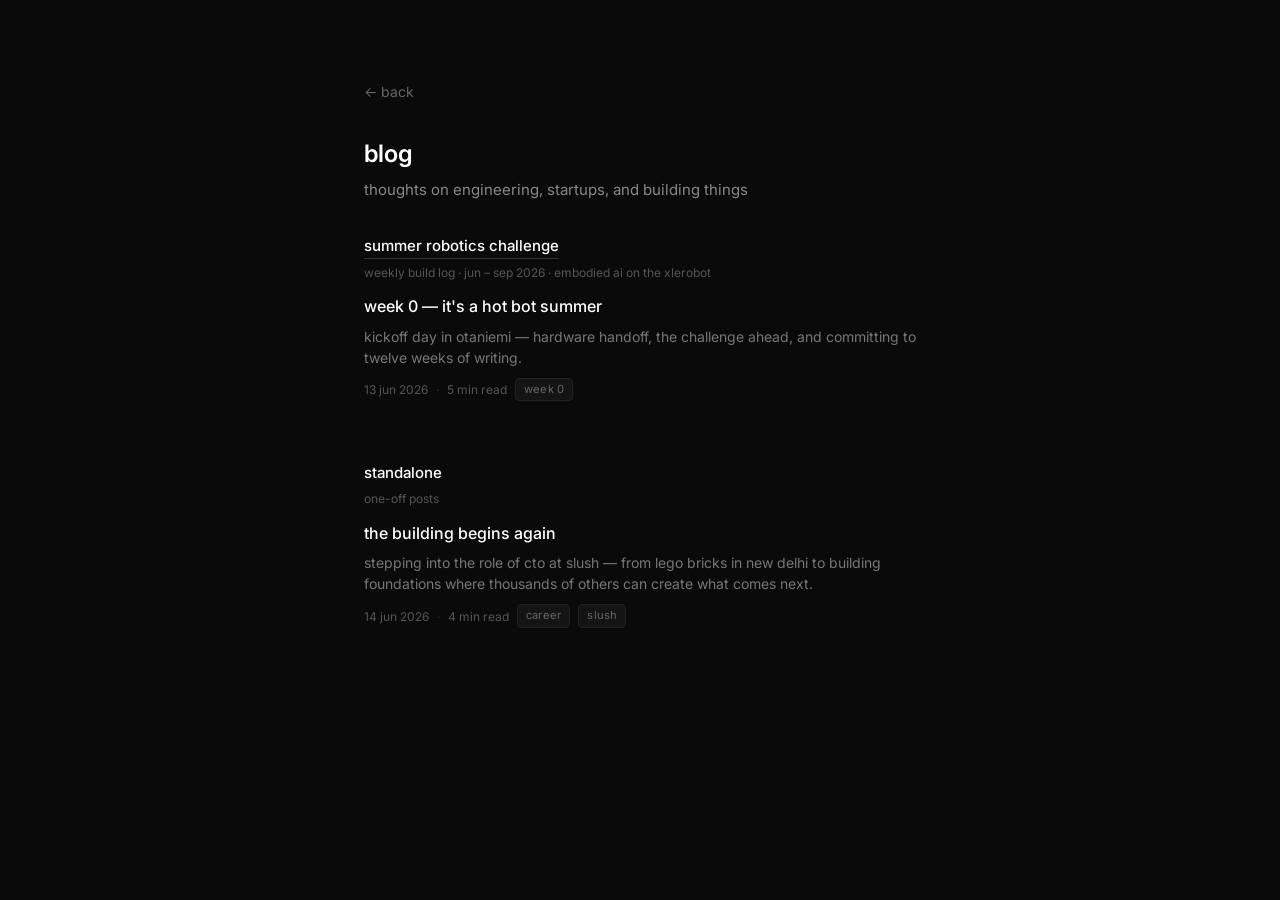
==== blog.html @ 5f825792 "fix: update" ====
<!DOCTYPE html>
<html lang="en">
  <head>
    <meta charset="utf-8" />
    <meta name="viewport" content="width=device-width, initial-scale=1" />
    <title>Blog — Anshul Mahajan</title>
    <meta
      name="description"
      content="Writing by Anshul Mahajan on engineering, startups, robotics, and building systems at scale."
    />
    <meta name="author" content="Anshul Mahajan" />
    <meta name="robots" content="index, follow" />
    <link rel="canonical" href="https://anshulmaha.com/blog" />

    <meta property="og:type" content="website" />
    <meta property="og:url" content="https://anshulmaha.com/blog" />
    <meta property="og:title" content="Blog — Anshul Mahajan" />
    <meta
      property="og:description"
      content="Writing by Anshul Mahajan on engineering, startups, robotics, and building systems at scale."
    />

    <link rel="preconnect" href="https://fonts.googleapis.com" />
    <link rel="preconnect" href="https://fonts.gstatic.com" crossorigin />
    <link
      href="https://fonts.googleapis.com/css2?family=Inter:wght@400;500;600&display=swap"
      rel="stylesheet"
    />
    <link rel="icon" href="favicon.ico" />
    <link rel="stylesheet" href="styles.css" />
  </head>
  <body>
    <div class="container">
      <a href="index.html" class="back-link">← back</a>

      <h1>blog</h1>
      <p class="tagline">thoughts on engineering, startups, and building things</p>

      <!--
        Collections: grouped series of posts.
        To add a new collection:
          1. Create blog/collections/your-collection-slug.html
          2. Add a section below with collection link + its posts
          3. Tag each post with collection-label linking back to the collection page
      -->

      <section class="blog-collection">
        <div class="blog-collection-header">
          <a
            href="blog/collections/summer-robotics-challenge.html"
            class="blog-collection-title"
            >summer robotics challenge</a
          >
          <p class="blog-collection-description">
            weekly build log · jun – sep 2026 · embodied ai on the xlerobot
          </p>
        </div>

        <div class="blog-list">
          <article class="blog-card">
            <a href="blog/summer-robotics-week-0.html" class="blog-card-title"
              >week 0 — it's a hot bot summer</a
            >
            <p class="blog-card-excerpt">
              kickoff day in otaniemi — hardware handoff, the challenge ahead,
              and committing to twelve weeks of writing.
            </p>
            <div class="post-meta">
              <span class="post-date">13 jun 2026</span>
              <span class="post-reading-time">5 min read</span>
              <span class="tag">week 0</span>
            </div>
          </article>
        </div>
      </section>

      <section class="blog-collection">
        <div class="blog-collection-header">
          <span class="blog-collection-title blog-collection-title--static">standalone</span>
          <p class="blog-collection-description">one-off posts</p>
        </div>

        <div class="blog-list">
          <article class="blog-card">
            <a href="blog/the-building-begins-again.html" class="blog-card-title"
              >the building begins again</a
            >
            <p class="blog-card-excerpt">
              stepping into the role of cto at slush — from lego bricks in new
              delhi to building foundations where thousands of others can create
              what comes next.
            </p>
            <div class="post-meta">
              <span class="post-date">14 jun 2026</span>
              <span class="post-reading-time">4 min read</span>
              <span class="tag">career</span>
              <span class="tag">slush</span>
            </div>
          </article>
        </div>
      </section>
    </div>
  </body>
</html>
---- styles.css ----
* {
  margin: 0;
  padding: 0;
  box-sizing: border-box;
}

body {
  font-family: 'Inter', -apple-system, BlinkMacSystemFont, sans-serif;
  background: #0a0a0a;
  color: #e5e5e5;
  line-height: 1.6;
  font-size: 15px;
  -webkit-font-smoothing: antialiased;
}

a,
a:visited {
  color: inherit;
}

.container {
  max-width: 600px;
  margin: 0 auto;
  padding: 80px 24px;
}

h1 {
  font-size: 1.5rem;
  font-weight: 600;
  color: #fff;
  margin-bottom: 4px;
}

h2 {
  font-size: 0.875rem;
  font-weight: 500;
  color: #666;
  text-transform: lowercase;
  margin-top: 40px;
  margin-bottom: 16px;
}

.tagline {
  color: #888;
  margin-bottom: 12px;
}

.bio {
  color: #777;
  font-size: 0.9rem;
  line-height: 1.5;
  margin-bottom: 20px;
  max-width: 480px;
}

.links {
  margin-bottom: 24px;
}

.links a,
.links a:visited {
  color: #e5e5e5;
  text-decoration: none;
  border-bottom: 1px solid #333;
  transition: border-color 0.2s, color 0.2s;
}

.links a:hover {
  color: #fff;
  border-color: #666;
}

.sep {
  color: #444;
  margin: 0 8px;
}

.entry {
  margin-bottom: 16px;
}

.entry a,
.entry a:visited {
  color: #e5e5e5;
  text-decoration: none;
  border-bottom: 1px solid #333;
  transition: border-color 0.2s, color 0.2s;
}

.entry a:hover {
  color: #fff;
  border-color: #666;
}

.meta {
  color: #666;
}

.desc {
  color: #888;
}

.back-link,
.back-link:visited {
  display: inline-block;
  margin-bottom: 32px;
  color: #666;
  text-decoration: none;
  font-size: 0.875rem;
  transition: color 0.2s;
}

.back-link:hover {
  color: #e5e5e5;
}

.projects-list {
  margin-top: 24px;
}

.view-more a,
.view-more a:visited {
  display: inline-block;
  margin-top: 8px;
  color: #666;
  text-decoration: none;
  font-size: 0.875rem;
  transition: color 0.2s;
}

.view-more a:hover {
  color: #e5e5e5;
}

.callout {
  margin-top: 48px;
  padding: 20px;
  background: #111;
  border-radius: 8px;
  color: #999;
  font-style: italic;
}

/* ── Blog ── */

.blog-collection {
  margin-top: 40px;
}

.blog-collection:first-of-type {
  margin-top: 32px;
}

.blog-collection-header {
  margin-bottom: 4px;
}

.blog-collection-title,
.blog-collection-title:visited {
  display: inline-block;
  color: #fff;
  text-decoration: none;
  font-weight: 500;
  font-size: 0.9375rem;
  border-bottom: 1px solid #333;
  transition: border-color 0.2s, color 0.2s;
}

.blog-collection-title:hover {
  color: #ccc;
  border-color: #666;
}

.blog-collection-title--static {
  border-bottom: none;
  cursor: default;
}

.blog-collection-description {
  color: #555;
  font-size: 0.75rem;
  margin-top: 4px;
}

.collection-header {
  margin-bottom: 40px;
  padding-bottom: 32px;
  border-bottom: 1px solid #1a1a1a;
}

.collection-header h1 {
  font-size: 1.75rem;
  line-height: 1.3;
  margin-bottom: 16px;
}

.collection-label {
  color: #555;
  font-size: 0.75rem;
  text-transform: lowercase;
  letter-spacing: 0.04em;
  margin-bottom: 12px;
}

.collection-label a,
.collection-label a:visited {
  color: #666;
  text-decoration: none;
  border-bottom: 1px solid #222;
  transition: color 0.2s, border-color 0.2s;
}

.collection-label a:hover {
  color: #aaa;
  border-color: #444;
}

.collection-description {
  color: #777;
  font-size: 0.9375rem;
  line-height: 1.6;
  max-width: 520px;
  margin-bottom: 16px;
}

.collection-description a,
.collection-description a:visited {
  color: #aaa;
  text-decoration: none;
  border-bottom: 1px solid #333;
  transition: border-color 0.2s, color 0.2s;
}

.collection-description a:hover {
  color: #fff;
  border-color: #666;
}

.collection-stats {
  display: flex;
  flex-wrap: wrap;
  gap: 8px;
  font-size: 0.75rem;
  color: #444;
}

.article-header .collection-label {
  margin-bottom: 16px;
}

.blog-list {
  margin-top: 24px;
}

.blog-collection .blog-list {
  margin-top: 12px;
}

.blog-card {
  padding: 20px 0;
  border-bottom: 1px solid #1a1a1a;
}

.blog-card:first-child {
  padding-top: 0;
}

.blog-card:last-child {
  border-bottom: none;
}

.blog-card-title,
.blog-card-title:visited {
  display: block;
  color: #fff;
  text-decoration: none;
  font-weight: 500;
  font-size: 1rem;
  margin-bottom: 6px;
  border-bottom: none;
  transition: color 0.2s;
}

.blog-card-title:hover {
  color: #ccc;
}

.blog-card-excerpt {
  color: #777;
  font-size: 0.875rem;
  line-height: 1.5;
  margin-bottom: 10px;
}

.post-meta {
  display: flex;
  flex-wrap: wrap;
  align-items: center;
  gap: 8px;
  font-size: 0.75rem;
  color: #555;
}

.post-date {
  color: #555;
}

.post-reading-time::before {
  content: "·";
  margin-right: 8px;
  color: #333;
}

.tag {
  display: inline-block;
  padding: 2px 8px;
  background: #141414;
  border: 1px solid #222;
  border-radius: 4px;
  color: #666;
  font-size: 0.7rem;
  text-transform: lowercase;
  letter-spacing: 0.02em;
}

/* Article page */

.article-header {
  margin-bottom: 40px;
  padding-bottom: 32px;
  border-bottom: 1px solid #1a1a1a;
}

.article-header h1 {
  font-size: 1.75rem;
  line-height: 1.3;
  margin-bottom: 16px;
}

.article-header .post-meta {
  font-size: 0.8125rem;
}

.article {
  color: #aaa;
  font-size: 0.9375rem;
  line-height: 1.75;
}

.article p {
  margin-bottom: 20px;
}

.article h2 {
  font-size: 1rem;
  font-weight: 600;
  color: #ccc;
  text-transform: none;
  margin-top: 36px;
  margin-bottom: 12px;
}

.article h3 {
  font-size: 0.9375rem;
  font-weight: 500;
  color: #bbb;
  margin-top: 28px;
  margin-bottom: 10px;
}

.article a,
.article a:visited {
  color: #e5e5e5;
  text-decoration: none;
  border-bottom: 1px solid #333;
  transition: border-color 0.2s, color 0.2s;
}

.article a:hover {
  color: #fff;
  border-color: #666;
}

.article blockquote {
  margin: 28px 0;
  padding: 16px 20px;
  border-left: 2px solid #333;
  background: #111;
  border-radius: 0 6px 6px 0;
  color: #888;
  font-style: italic;
}

.article blockquote p:last-child {
  margin-bottom: 0;
}

.article code {
  font-family: 'SF Mono', 'Fira Code', 'Consolas', monospace;
  font-size: 0.85em;
  padding: 2px 6px;
  background: #141414;
  border: 1px solid #222;
  border-radius: 4px;
  color: #ccc;
}

.article pre {
  margin: 24px 0;
  padding: 16px 20px;
  background: #111;
  border: 1px solid #1a1a1a;
  border-radius: 8px;
  overflow-x: auto;
}

.article pre code {
  padding: 0;
  background: none;
  border: none;
  font-size: 0.8125rem;
  line-height: 1.6;
  color: #999;
}

.article ul,
.article ol {
  margin-bottom: 20px;
  padding-left: 20px;
  color: #999;
}

.article li {
  margin-bottom: 6px;
}

.article hr {
  border: none;
  border-top: 1px solid #1a1a1a;
  margin: 40px 0;
}

.article-footer {
  margin-top: 48px;
  padding-top: 32px;
  border-top: 1px solid #1a1a1a;
}

.article-footer p {
  color: #555;
  font-size: 0.8125rem;
}

.article-footer a,
.article-footer a:visited {
  color: #777;
  text-decoration: none;
  border-bottom: 1px solid #2a2a2a;
  transition: border-color 0.2s, color 0.2s;
}

.article-footer a:hover {
  color: #aaa;
  border-color: #444;
}

/* ── Blog portal easter egg (index only) ── */

.blog-terminal {
  position: fixed;
  bottom: 24px;
  left: 50%;
  transform: translateX(-50%);
  display: flex;
  align-items: center;
  gap: 6px;
  padding: 10px 16px;
  background: rgba(10, 10, 10, 0.85);
  border: 1px solid #222;
  border-radius: 8px;
  backdrop-filter: blur(8px);
  font-family: 'SF Mono', 'Fira Code', 'Consolas', monospace;
  font-size: 0.75rem;
  color: #555;
  cursor: pointer;
  transition: border-color 0.25s, color 0.25s, box-shadow 0.25s;
  z-index: 100;
}

.blog-terminal:hover {
  border-color: #444;
  color: #888;
  box-shadow: 0 0 24px rgba(120, 255, 160, 0.06);
}

.blog-terminal:focus-visible {
  outline: 1px solid #444;
  outline-offset: 3px;
}

.blog-terminal-label {
  color: #3a5;
}

.blog-terminal-buffer {
  color: #8f8;
  min-width: 0;
  letter-spacing: 0.04em;
}

.blog-terminal-cursor {
  color: #8f8;
  animation: terminal-blink 1s step-end infinite;
}

.blog-terminal-hint {
  margin-left: 8px;
  color: #333;
  transition: opacity 0.2s;
}

.blog-terminal-success .blog-terminal-buffer,
.blog-terminal-success .blog-terminal-cursor {
  color: #afa;
}

@keyframes terminal-blink {
  50% {
    opacity: 0;
  }
}

.blog-portal {
  position: fixed;
  inset: 0;
  display: flex;
  align-items: center;
  justify-content: center;
  background: #0a0a0a;
  z-index: 9999;
  opacity: 0;
  pointer-events: none;
  transition: opacity 0.15s;
}

.blog-portal-active .blog-portal {
  opacity: 1;
  pointer-events: all;
}

.blog-portal-scanlines {
  position: absolute;
  inset: 0;
  background: repeating-linear-gradient(
    0deg,
    transparent,
    transparent 2px,
    rgba(0, 0, 0, 0.15) 2px,
    rgba(0, 0, 0, 0.15) 4px
  );
  animation: portal-flicker 0.12s infinite;
  pointer-events: none;
}

.blog-portal-text {
  font-family: 'SF Mono', 'Fira Code', 'Consolas', monospace;
  font-size: 0.875rem;
  color: #8f8;
  letter-spacing: 0.08em;
  animation: portal-glitch 0.3s infinite;
}

.blog-portal-dots::after {
  content: "";
  animation: portal-dots 1s steps(4, end) infinite;
}

@keyframes portal-dots {
  0% { content: ""; }
  25% { content: "."; }
  50% { content: ".."; }
  75% { content: "..."; }
}

@keyframes portal-flicker {
  0% { opacity: 0.9; }
  50% { opacity: 1; }
  100% { opacity: 0.85; }
}

@keyframes portal-glitch {
  0%, 100% {
    transform: translate(0);
    text-shadow: 0 0 8px rgba(136, 255, 136, 0.3);
  }
  25% {
    transform: translate(-2px, 1px);
    text-shadow: 2px 0 #f44, -2px 0 #4af;
  }
  50% {
    transform: translate(2px, -1px);
  }
  75% {
    transform: translate(-1px, -1px);
    text-shadow: -2px 0 #f44, 2px 0 #4af;
  }
}

@media (prefers-reduced-motion: reduce) {
  .blog-terminal-cursor,
  .blog-portal-scanlines,
  .blog-portal-text,
  .blog-portal-dots::after {
    animation: none;
  }

  .blog-portal-active .blog-portal {
    transition: none;
  }
}

@media (max-width: 480px) {
  .container {
    padding: 48px 20px;
  }

  h1 {
    font-size: 1.25rem;
  }

  .article-header h1 {
    font-size: 1.375rem;
  }

  .blog-terminal {
    bottom: 16px;
    max-width: calc(100% - 32px);
    font-size: 0.6875rem;
  }

  .blog-terminal-hint {
    display: none;
  }
}
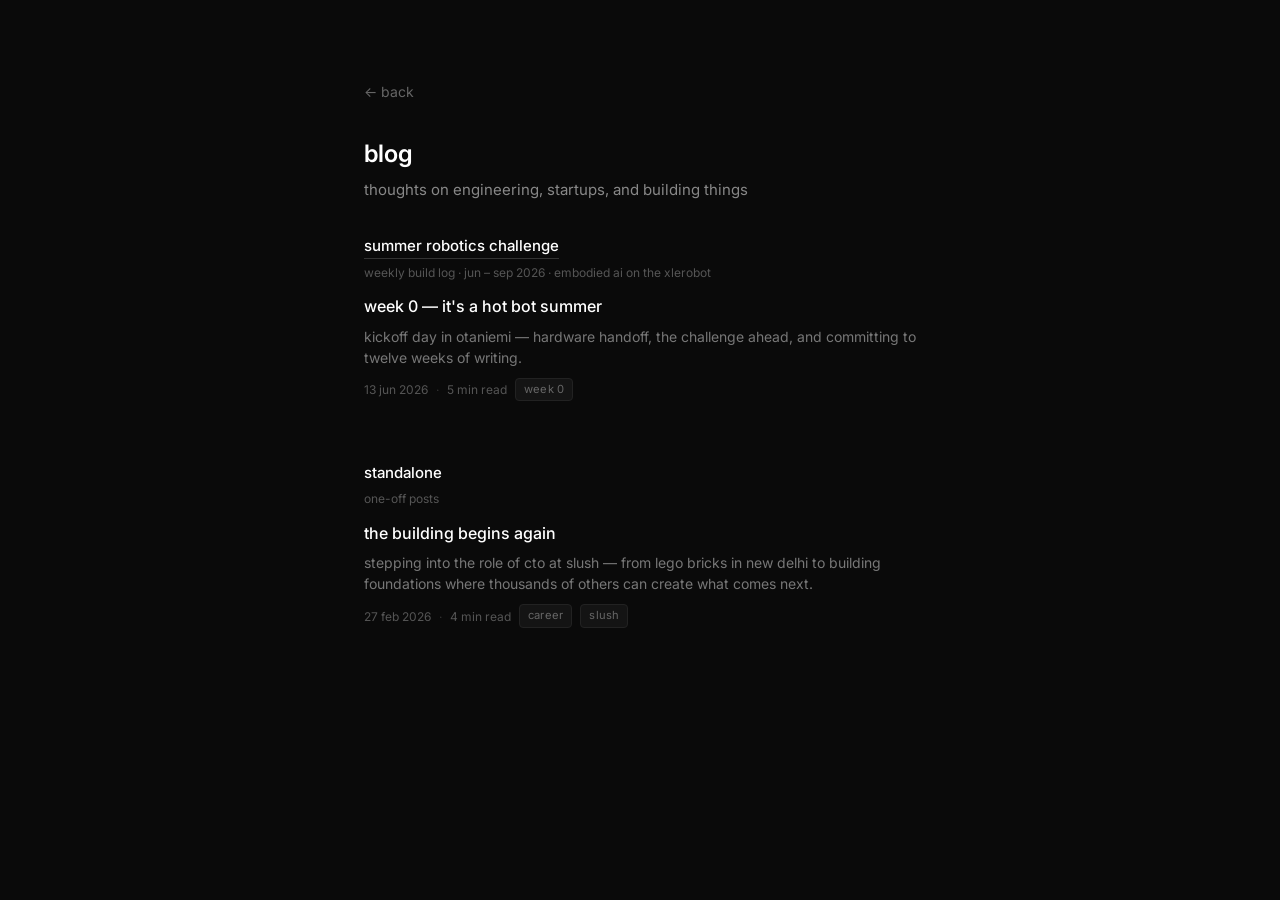
==== commit e7724d5e: "fix: dates" ====
--- a/blog.html
+++ b/blog.html
@@ -91,7 +91,7 @@
               what comes next.
             </p>
             <div class="post-meta">
-              <span class="post-date">14 jun 2026</span>
+              <span class="post-date">27 feb 2026</span>
               <span class="post-reading-time">4 min read</span>
               <span class="tag">career</span>
               <span class="tag">slush</span>
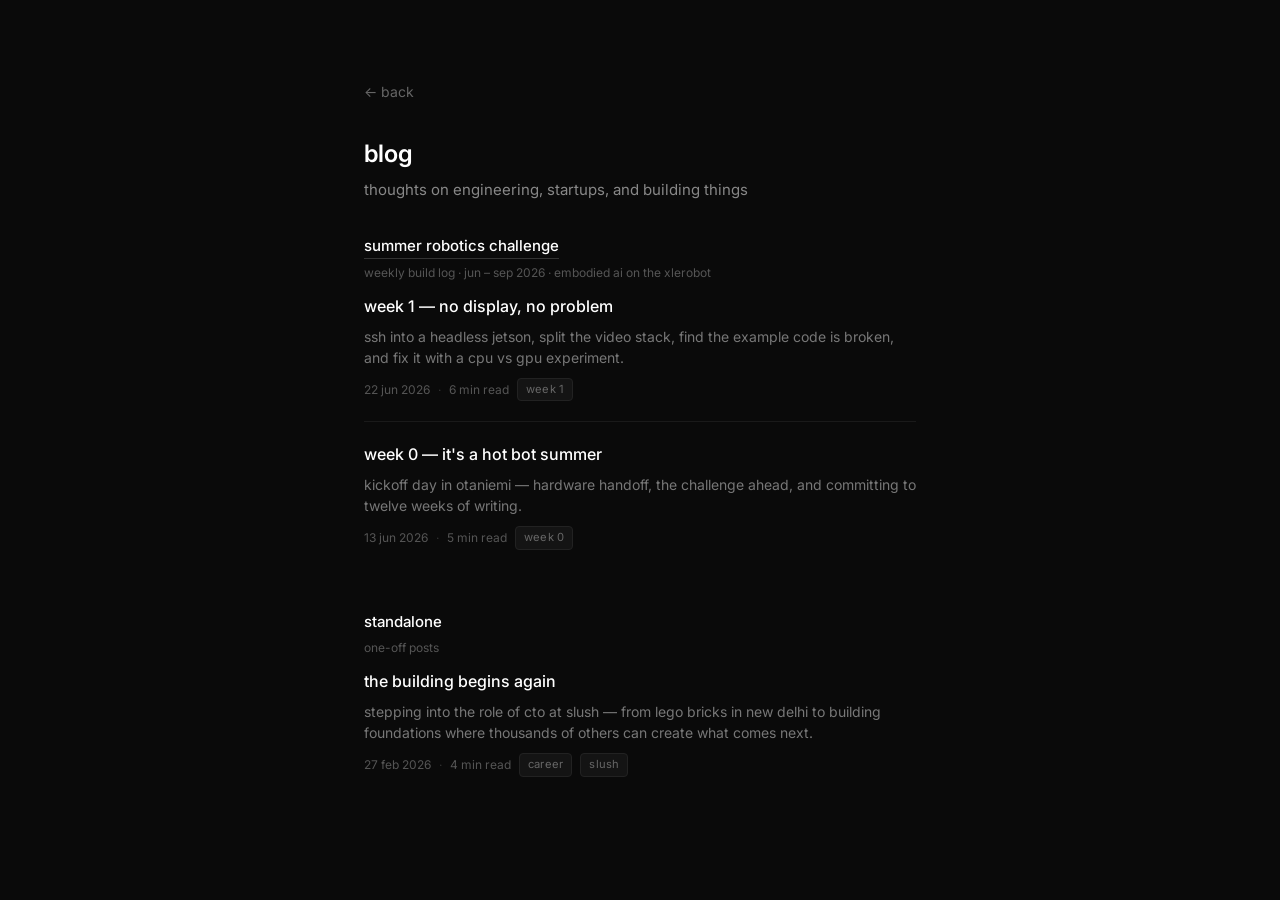
==== commit 3ebd0a8c: "fix: week2" ====
--- a/blog.html
+++ b/blog.html
@@ -58,6 +58,21 @@
 
         <div class="blog-list">
           <article class="blog-card">
+            <a href="blog/summer-robotics-week-1.html" class="blog-card-title"
+              >week 1 — no display, no problem</a
+            >
+            <p class="blog-card-excerpt">
+              ssh into a headless jetson, split the video stack, find the example
+              code is broken, and fix it with a cpu vs gpu experiment.
+            </p>
+            <div class="post-meta">
+              <span class="post-date">22 jun 2026</span>
+              <span class="post-reading-time">6 min read</span>
+              <span class="tag">week 1</span>
+            </div>
+          </article>
+
+          <article class="blog-card">
             <a href="blog/summer-robotics-week-0.html" class="blog-card-title"
               >week 0 — it's a hot bot summer</a
             >
--- a/styles.css
+++ b/styles.css
@@ -139,6 +139,27 @@
   border-radius: 8px;
   color: #999;
   font-style: italic;
+}
+
+.series-note {
+  margin: 0 0 32px;
+  padding: 20px;
+  background: #111;
+  border-radius: 8px;
+  color: #999;
+  font-size: 0.875rem;
+  font-style: italic;
+  line-height: 1.6;
+}
+
+.series-note a {
+  color: #bbb;
+  text-decoration: underline;
+  text-underline-offset: 2px;
+}
+
+.series-note a:hover {
+  color: #e5e5e5;
 }
 
 /* ── Blog ── */
@@ -438,6 +459,547 @@
   border: none;
   border-top: 1px solid #1a1a1a;
   margin: 40px 0;
+}
+
+/* Weekly build log — resources consumed */
+
+.week-resources {
+  margin-top: 48px;
+  padding: 20px 22px;
+  background: linear-gradient(180deg, #121212 0%, #0f0f0f 100%);
+  border: 1px solid #1f1f1f;
+  border-radius: 10px;
+}
+
+.week-resources-header {
+  display: flex;
+  flex-wrap: wrap;
+  align-items: baseline;
+  justify-content: space-between;
+  gap: 8px 16px;
+  margin-bottom: 18px;
+  padding-bottom: 14px;
+  border-bottom: 1px solid #1a1a1a;
+}
+
+.week-resources-header h2 {
+  margin: 0;
+  font-size: 0.8125rem;
+  font-weight: 600;
+  color: #888;
+  text-transform: lowercase;
+  letter-spacing: 0.04em;
+}
+
+.week-resources-count {
+  font-size: 0.6875rem;
+  color: #444;
+  letter-spacing: 0.03em;
+}
+
+.week-resources-intro {
+  margin: -4px 0 18px;
+  font-size: 0.875rem;
+  color: #777;
+  line-height: 1.6;
+}
+
+.week-resources-list {
+  list-style: none;
+  margin: 0;
+  padding: 0;
+}
+
+.week-resource {
+  display: grid;
+  grid-template-columns: 52px 1fr;
+  gap: 14px;
+  align-items: start;
+  padding: 14px 0;
+  border-bottom: 1px solid #181818;
+}
+
+.week-resource:first-child {
+  padding-top: 0;
+}
+
+.week-resource:last-child {
+  padding-bottom: 0;
+  border-bottom: none;
+}
+
+.week-resource-type {
+  display: inline-flex;
+  align-items: center;
+  justify-content: center;
+  min-height: 22px;
+  padding: 2px 0;
+  font-size: 0.625rem;
+  font-weight: 500;
+  text-transform: lowercase;
+  letter-spacing: 0.04em;
+  color: #666;
+  background: #161616;
+  border: 1px solid #222;
+  border-radius: 4px;
+}
+
+.week-resource-body {
+  min-width: 0;
+}
+
+.week-resource-title,
+.week-resource-title:visited {
+  display: block;
+  color: #ddd;
+  font-size: 0.875rem;
+  font-weight: 500;
+  line-height: 1.45;
+  text-decoration: none;
+  border-bottom: none;
+  margin-bottom: 4px;
+  transition: color 0.2s;
+}
+
+.week-resource-title:hover {
+  color: #fff;
+}
+
+.week-resource-note {
+  margin: 0;
+  font-size: 0.8125rem;
+  line-height: 1.5;
+  color: #555;
+}
+
+.week-nav {
+  display: flex;
+  flex-wrap: wrap;
+  justify-content: space-between;
+  gap: 12px;
+  margin-top: 40px;
+  padding-top: 24px;
+  border-top: 1px solid #1a1a1a;
+}
+
+.week-nav-link,
+.week-nav-link:visited {
+  font-size: 0.8125rem;
+  color: #666;
+  text-decoration: none;
+  border-bottom: 1px solid #2a2a2a;
+  transition: color 0.2s, border-color 0.2s;
+}
+
+.week-nav-link:hover {
+  color: #aaa;
+  border-color: #444;
+}
+
+@media (max-width: 480px) {
+  .week-resource {
+    grid-template-columns: 1fr;
+    gap: 8px;
+  }
+
+  .week-resource-type {
+    justify-self: start;
+    padding: 2px 8px;
+  }
+}
+
+/* Weekly build log — experiment / charts */
+
+.experiment {
+  margin: 40px 0;
+  padding: 22px 22px 24px;
+  background: linear-gradient(180deg, #121212 0%, #0e0e0e 100%);
+  border: 1px solid #1f1f1f;
+  border-radius: 12px;
+}
+
+.experiment-label {
+  display: inline-flex;
+  align-items: center;
+  gap: 8px;
+  font-size: 0.6875rem;
+  font-weight: 500;
+  letter-spacing: 0.06em;
+  text-transform: uppercase;
+  color: #57d98a;
+  margin-bottom: 12px;
+}
+
+.experiment-label::before {
+  content: "";
+  width: 6px;
+  height: 6px;
+  border-radius: 50%;
+  background: #57d98a;
+  box-shadow: 0 0 8px rgba(87, 217, 138, 0.6);
+}
+
+.experiment h3 {
+  margin-top: 0;
+}
+
+/* headline stat grid */
+
+.exp-stats {
+  display: grid;
+  grid-template-columns: repeat(4, 1fr);
+  gap: 10px;
+  margin: 20px 0 4px;
+}
+
+.exp-stat {
+  padding: 14px 12px;
+  background: #131313;
+  border: 1px solid #202020;
+  border-radius: 8px;
+  text-align: center;
+}
+
+.exp-stat-value {
+  display: block;
+  font-size: 1.25rem;
+  font-weight: 600;
+  color: #57d98a;
+  line-height: 1.1;
+  font-variant-numeric: tabular-nums;
+}
+
+.exp-stat-label {
+  display: block;
+  margin-top: 6px;
+  font-size: 0.625rem;
+  line-height: 1.4;
+  text-transform: lowercase;
+  letter-spacing: 0.02em;
+  color: #666;
+}
+
+/* chart cards */
+
+.chart-card {
+  margin-top: 18px;
+  padding: 18px 18px 8px;
+  background: #131313;
+  border: 1px solid #202020;
+  border-radius: 10px;
+}
+
+.chart-card-title {
+  font-size: 0.8125rem;
+  font-weight: 600;
+  color: #ccc;
+  margin-bottom: 2px;
+}
+
+.chart-card-note {
+  font-size: 0.75rem;
+  line-height: 1.5;
+  color: #666;
+  margin-bottom: 14px;
+}
+
+.chart-canvas-wrap {
+  position: relative;
+  width: 100%;
+  height: 240px;
+}
+
+/* before / after footage stills */
+
+.exp-stills {
+  display: grid;
+  grid-template-columns: 1fr 1fr;
+  gap: 10px;
+  margin-top: 18px;
+}
+
+.exp-still figure {
+  margin: 0;
+}
+
+.exp-still img,
+.exp-still .vp {
+  display: block;
+  width: 100%;
+}
+
+/* custom video player */
+
+.vp {
+  position: relative;
+  overflow: hidden;
+  border-radius: 8px;
+  border: 1px solid #202020;
+  background: #0a0a0a;
+  cursor: pointer;
+  --vp-accent: #888;
+}
+
+.vp--before {
+  --vp-accent: #d9645f;
+}
+
+.vp--after {
+  --vp-accent: #57d98a;
+}
+
+.vp video {
+  display: block;
+  width: 100%;
+  height: auto;
+  vertical-align: top;
+  background: #0a0a0a;
+}
+
+.vp video:focus {
+  outline: none;
+}
+
+.vp video:focus-visible {
+  outline: 2px solid var(--vp-accent);
+  outline-offset: -2px;
+}
+
+.vp__overlay {
+  position: absolute;
+  inset: 0;
+  display: flex;
+  flex-direction: column;
+  justify-content: flex-end;
+  pointer-events: none;
+}
+
+.vp__overlay::before {
+  content: "";
+  position: absolute;
+  inset: 0;
+  background: linear-gradient(
+    180deg,
+    transparent 45%,
+    rgba(0, 0, 0, 0.35) 72%,
+    rgba(0, 0, 0, 0.82) 100%
+  );
+  opacity: 0;
+  transition: opacity 0.22s ease;
+}
+
+.vp:hover .vp__overlay::before,
+.vp:focus-within .vp__overlay::before,
+.vp--paused .vp__overlay::before,
+.vp--scrubbing .vp__overlay::before {
+  opacity: 1;
+}
+
+.vp__big-play {
+  position: absolute;
+  top: 50%;
+  left: 50%;
+  transform: translate(-50%, -50%);
+  width: 52px;
+  height: 52px;
+  display: flex;
+  align-items: center;
+  justify-content: center;
+  border: 1px solid rgba(255, 255, 255, 0.22);
+  border-radius: 50%;
+  background: rgba(10, 10, 10, 0.72);
+  backdrop-filter: blur(6px);
+  color: #fff;
+  cursor: pointer;
+  pointer-events: auto;
+  transition: opacity 0.2s ease, transform 0.2s ease, border-color 0.2s ease;
+}
+
+.vp__big-play svg {
+  width: 20px;
+  height: 20px;
+  margin-left: 2px;
+}
+
+.vp__big-play:hover {
+  border-color: var(--vp-accent);
+  transform: translate(-50%, -50%) scale(1.04);
+}
+
+.vp--playing:not(:hover):not(:focus-within) .vp__big-play {
+  opacity: 0;
+  pointer-events: none;
+}
+
+.vp--playing .vp__big-play svg {
+  margin-left: 0;
+}
+
+.vp__bar {
+  position: relative;
+  z-index: 1;
+  display: flex;
+  align-items: center;
+  gap: 8px;
+  padding: 10px 10px 9px;
+  pointer-events: auto;
+  opacity: 0;
+  transform: translateY(6px);
+  transition: opacity 0.22s ease, transform 0.22s ease;
+}
+
+.vp:hover .vp__bar,
+.vp:focus-within .vp__bar,
+.vp--paused .vp__bar,
+.vp--scrubbing .vp__bar {
+  opacity: 1;
+  transform: translateY(0);
+}
+
+.vp__btn {
+  flex-shrink: 0;
+  width: 28px;
+  height: 28px;
+  display: flex;
+  align-items: center;
+  justify-content: center;
+  border: none;
+  border-radius: 6px;
+  background: transparent;
+  color: #ddd;
+  cursor: pointer;
+  transition: color 0.15s ease, background 0.15s ease;
+}
+
+.vp__btn svg {
+  width: 14px;
+  height: 14px;
+}
+
+.vp__btn:hover {
+  color: #fff;
+  background: rgba(255, 255, 255, 0.08);
+}
+
+.vp__progress {
+  flex: 1;
+  min-width: 0;
+  height: 18px;
+  display: flex;
+  align-items: center;
+  cursor: pointer;
+  touch-action: none;
+}
+
+.vp__track {
+  position: relative;
+  width: 100%;
+  height: 4px;
+  border-radius: 999px;
+  background: rgba(255, 255, 255, 0.14);
+  overflow: hidden;
+}
+
+.vp__buffer {
+  position: absolute;
+  inset: 0 auto 0 0;
+  width: 0;
+  background: rgba(255, 255, 255, 0.18);
+  border-radius: inherit;
+}
+
+.vp__fill {
+  position: absolute;
+  inset: 0 auto 0 0;
+  width: 0;
+  background: var(--vp-accent);
+  border-radius: inherit;
+  transition: width 0.05s linear;
+}
+
+.vp--scrubbing .vp__fill {
+  transition: none;
+}
+
+.vp__progress::after {
+  content: "";
+  position: absolute;
+  left: var(--vp-thumb, 0%);
+  top: 50%;
+  width: 12px;
+  height: 12px;
+  margin-left: -6px;
+  margin-top: -6px;
+  border-radius: 50%;
+  background: #fff;
+  box-shadow: 0 0 0 1px rgba(0, 0, 0, 0.35);
+  opacity: 0;
+  transform: scale(0.7);
+  transition: opacity 0.15s ease, transform 0.15s ease;
+  pointer-events: none;
+}
+
+.vp:hover .vp__progress::after,
+.vp:focus-within .vp__progress::after,
+.vp--scrubbing .vp__progress::after {
+  opacity: 1;
+  transform: scale(1);
+}
+
+.vp__time {
+  flex-shrink: 0;
+  font-family: "SF Mono", "Fira Code", "Consolas", monospace;
+  font-size: 0.625rem;
+  letter-spacing: 0.03em;
+  color: rgba(255, 255, 255, 0.72);
+  white-space: nowrap;
+}
+
+.vp__sep {
+  color: rgba(255, 255, 255, 0.28);
+}
+
+.vp__loop {
+  flex-shrink: 0;
+  font-size: 0.5625rem;
+  letter-spacing: 0.08em;
+  text-transform: uppercase;
+  color: rgba(255, 255, 255, 0.38);
+  padding: 2px 5px;
+  border: 1px solid rgba(255, 255, 255, 0.12);
+  border-radius: 4px;
+}
+
+@media (prefers-reduced-motion: reduce) {
+  .vp__overlay::before,
+  .vp__bar,
+  .vp__big-play,
+  .vp__fill,
+  .vp__progress::after {
+    transition: none;
+  }
+}
+
+.exp-still figcaption {
+  margin-top: 8px;
+  font-size: 0.6875rem;
+  letter-spacing: 0.04em;
+  text-transform: uppercase;
+  color: #666;
+}
+
+.exp-still--before figcaption {
+  color: #d9645f;
+}
+
+.exp-still--after figcaption {
+  color: #57d98a;
+}
+
+@media (max-width: 480px) {
+  .exp-stats {
+    grid-template-columns: repeat(2, 1fr);
+  }
 }
 
 .article-footer {
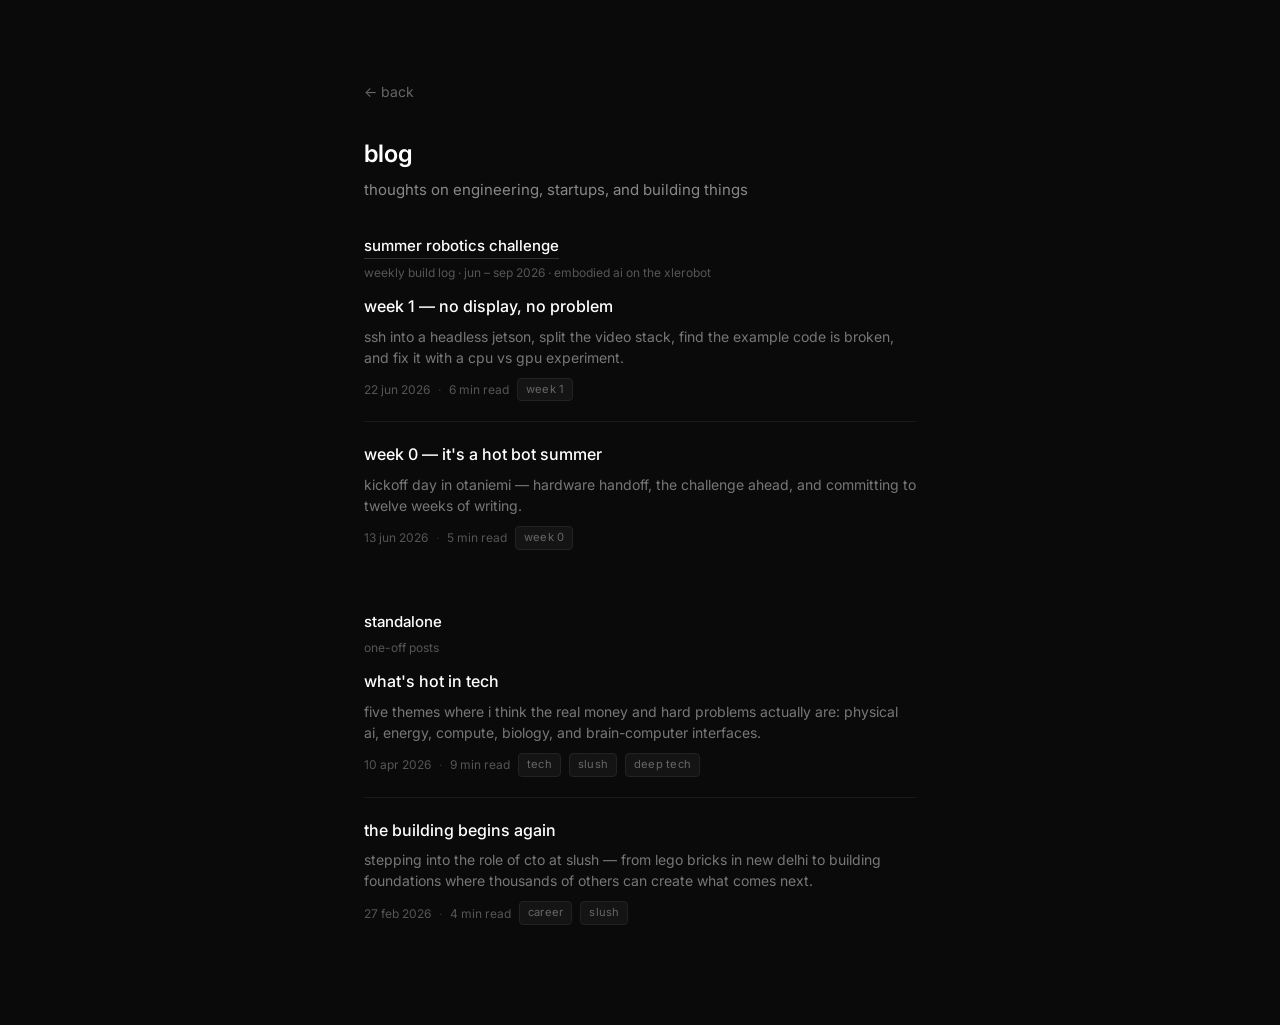
==== commit a9f19e7e: "fix: whats hot in tech" ====
--- a/blog.html
+++ b/blog.html
@@ -97,6 +97,23 @@
 
         <div class="blog-list">
           <article class="blog-card">
+            <a href="blog/whats-hot-in-tech.html" class="blog-card-title"
+              >what's hot in tech</a
+            >
+            <p class="blog-card-excerpt">
+              five themes where i think the real money and hard problems
+              actually are: physical ai, energy, compute, biology, and
+              brain-computer interfaces.
+            </p>
+            <div class="post-meta">
+              <span class="post-date">10 apr 2026</span>
+              <span class="post-reading-time">9 min read</span>
+              <span class="tag">tech</span>
+              <span class="tag">slush</span>
+              <span class="tag">deep tech</span>
+            </div>
+          </article>
+          <article class="blog-card">
             <a href="blog/the-building-begins-again.html" class="blog-card-title"
               >the building begins again</a
             >
--- a/styles.css
+++ b/styles.css
@@ -366,6 +366,23 @@
   color: #aaa;
   font-size: 0.9375rem;
   line-height: 1.75;
+}
+
+.co {
+  display: inline;
+  white-space: nowrap;
+}
+
+.co-logo {
+  display: inline-block;
+  width: 14px;
+  height: 14px;
+  border-radius: 3px;
+  vertical-align: middle;
+  position: relative;
+  top: -1px;
+  margin-right: 3px;
+  background: #1e1e1e;
 }
 
 .article p {
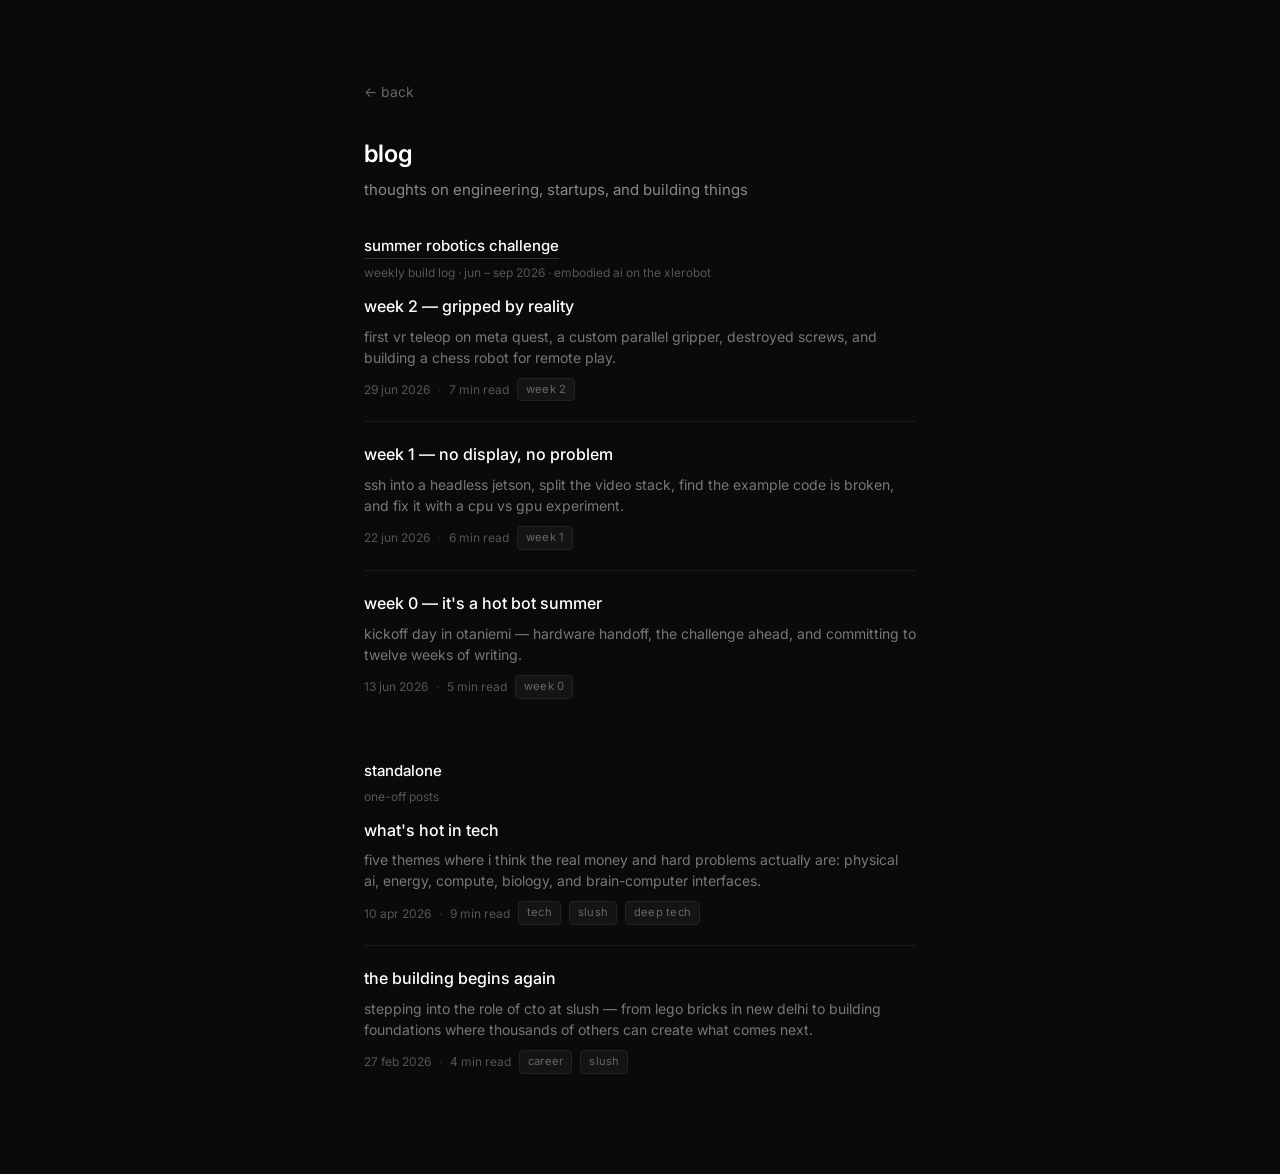
==== commit 949f0623: "fix: week 2 blog" ====
--- a/blog.html
+++ b/blog.html
@@ -57,6 +57,21 @@
         </div>
 
         <div class="blog-list">
+          <article class="blog-card">
+            <a href="blog/summer-robotics-week-2.html" class="blog-card-title"
+              >week 2 — gripped by reality</a
+            >
+            <p class="blog-card-excerpt">
+              first vr teleop on meta quest, a custom parallel gripper, destroyed
+              screws, and building a chess robot for remote play.
+            </p>
+            <div class="post-meta">
+              <span class="post-date">29 jun 2026</span>
+              <span class="post-reading-time">7 min read</span>
+              <span class="tag">week 2</span>
+            </div>
+          </article>
+
           <article class="blog-card">
             <a href="blog/summer-robotics-week-1.html" class="blog-card-title"
               >week 1 — no display, no problem</a
--- a/styles.css
+++ b/styles.css
@@ -1198,7 +1198,470 @@
   }
 }
 
+/* ── CV ── */
+
+.cv-page {
+  background:
+    radial-gradient(ellipse 80% 50% at 50% -10%, rgba(87, 217, 138, 0.07), transparent),
+    radial-gradient(ellipse 60% 40% at 100% 80%, rgba(120, 160, 255, 0.04), transparent),
+    #0a0a0a;
+}
+
+.cv-page::before {
+  content: "";
+  position: fixed;
+  inset: 0;
+  pointer-events: none;
+  opacity: 0.35;
+  background-image: url("data:image/svg+xml,%3Csvg viewBox='0 0 256 256' xmlns='http://www.w3.org/2000/svg'%3E%3Cfilter id='n'%3E%3CfeTurbulence type='fractalNoise' baseFrequency='0.85' numOctaves='4' stitchTiles='stitch'/%3E%3C/filter%3E%3Crect width='100%25' height='100%25' filter='url(%23n)' opacity='0.04'/%3E%3C/svg%3E");
+  z-index: 0;
+}
+
+.cv-page .container {
+  position: relative;
+  z-index: 1;
+}
+
+.cv-path {
+  font-family: "SF Mono", "Fira Code", "Consolas", monospace;
+  font-size: 0.6875rem;
+  color: #3a5;
+  letter-spacing: 0.04em;
+  margin-bottom: 8px;
+}
+
+.cv-header {
+  display: flex;
+  flex-wrap: wrap;
+  align-items: flex-start;
+  justify-content: space-between;
+  gap: 16px;
+  margin-bottom: 8px;
+}
+
+.cv-header h1 {
+  margin-bottom: 0;
+  display: inline-flex;
+  align-items: baseline;
+  gap: 2px;
+}
+
+.cv-cursor {
+  font-family: "SF Mono", "Fira Code", "Consolas", monospace;
+  font-size: 0.9em;
+  font-weight: 400;
+  color: #57d98a;
+  animation: cv-blink 1.1s step-end infinite;
+}
+
+@keyframes cv-blink {
+  50% { opacity: 0; }
+}
+
+.cv-header .tagline,
+.cv-tagline {
+  margin-bottom: 0;
+  min-height: 1.4em;
+  transition: opacity 0.25s ease;
+}
+
+.cv-pdf-btn {
+  flex-shrink: 0;
+  display: inline-flex;
+  align-items: center;
+  gap: 6px;
+  padding: 9px 14px;
+  background: rgba(10, 10, 10, 0.7);
+  border: 1px solid #2a2a2a;
+  border-radius: 8px;
+  color: #666;
+  font-family: "SF Mono", "Fira Code", "Consolas", monospace;
+  font-size: 0.75rem;
+  letter-spacing: 0.02em;
+  cursor: pointer;
+  backdrop-filter: blur(6px);
+  transition: color 0.25s, border-color 0.25s, box-shadow 0.25s, transform 0.2s;
+}
+
+.cv-pdf-btn-icon {
+  color: #57d98a;
+  font-size: 0.875rem;
+}
+
+.cv-pdf-btn:hover {
+  color: #aaa;
+  border-color: #444;
+  box-shadow: 0 0 20px rgba(87, 217, 138, 0.08);
+  transform: translateY(-1px);
+}
+
+.cv-pdf-btn--active {
+  color: #8f8;
+  border-color: rgba(87, 217, 138, 0.35);
+  box-shadow: 0 0 24px rgba(87, 217, 138, 0.12);
+}
+
+.cv-pdf-btn:focus-visible {
+  outline: 1px solid #444;
+  outline-offset: 2px;
+}
+
+.cv-pdf-panel {
+  margin: 24px 0 32px;
+  border: 1px solid rgba(87, 217, 138, 0.15);
+  border-radius: 10px;
+  overflow: hidden;
+  background: #111;
+  box-shadow: 0 8px 32px rgba(0, 0, 0, 0.4);
+  animation: cv-panel-in 0.35s ease;
+}
+
+@keyframes cv-panel-in {
+  from {
+    opacity: 0;
+    transform: translateY(-8px);
+  }
+  to {
+    opacity: 1;
+    transform: translateY(0);
+  }
+}
+
+.cv-pdf-frame {
+  display: block;
+  width: 100%;
+  height: min(80vh, 900px);
+  border: none;
+  background: #0a0a0a;
+}
+
+.cv-contact {
+  display: flex;
+  flex-wrap: wrap;
+  align-items: center;
+  gap: 12px 20px;
+  margin: 28px 0 8px;
+  padding: 12px 16px;
+  background: linear-gradient(180deg, #111 0%, #0d0d0d 100%);
+  border: 1px solid #1a1a1a;
+  border-radius: 8px;
+  font-size: 0.8125rem;
+}
+
+.cv-status {
+  display: inline-flex;
+  align-items: center;
+  gap: 8px;
+  font-family: "SF Mono", "Fira Code", "Consolas", monospace;
+  font-size: 0.6875rem;
+  color: #57d98a;
+  letter-spacing: 0.03em;
+  text-transform: lowercase;
+}
+
+.cv-status-dot {
+  width: 6px;
+  height: 6px;
+  border-radius: 50%;
+  background: #57d98a;
+  box-shadow: 0 0 8px rgba(87, 217, 138, 0.7);
+  animation: cv-pulse 2s ease-in-out infinite;
+}
+
+@keyframes cv-pulse {
+  0%, 100% { opacity: 1; transform: scale(1); }
+  50% { opacity: 0.6; transform: scale(0.85); }
+}
+
+.cv-contact-links a,
+.cv-contact-links a:visited {
+  color: #bbb;
+  text-decoration: none;
+  border-bottom: 1px solid #2a2a2a;
+  transition: border-color 0.2s, color 0.2s;
+}
+
+.cv-contact-links a:hover {
+  color: #fff;
+  border-color: #555;
+}
+
+.cv-section {
+  margin-top: 8px;
+  animation: cv-fade-up 0.5s ease both;
+}
+
+.cv-section:nth-of-type(1) { animation-delay: 0.05s; }
+.cv-section:nth-of-type(2) { animation-delay: 0.1s; }
+.cv-section:nth-of-type(3) { animation-delay: 0.15s; }
+.cv-section:nth-of-type(4) { animation-delay: 0.2s; }
+.cv-section:nth-of-type(5) { animation-delay: 0.25s; }
+.cv-section:nth-of-type(6) { animation-delay: 0.3s; }
+
+@keyframes cv-fade-up {
+  from {
+    opacity: 0;
+    transform: translateY(10px);
+  }
+  to {
+    opacity: 1;
+    transform: translateY(0);
+  }
+}
+
+.cv-section h2 {
+  display: flex;
+  align-items: center;
+  gap: 10px;
+  margin-top: 40px;
+  margin-bottom: 18px;
+  padding-bottom: 10px;
+  border-bottom: 1px solid #151515;
+}
+
+.cv-section-num {
+  font-family: "SF Mono", "Fira Code", "Consolas", monospace;
+  font-size: 0.625rem;
+  font-weight: 500;
+  color: #57d98a;
+  opacity: 0.7;
+  letter-spacing: 0.06em;
+}
+
+.cv-timeline {
+  position: relative;
+  padding-left: 20px;
+}
+
+.cv-timeline::before {
+  content: "";
+  position: absolute;
+  left: 3px;
+  top: 6px;
+  bottom: 6px;
+  width: 1px;
+  background: linear-gradient(180deg, #57d98a 0%, #222 30%, #222 100%);
+}
+
+.cv-timeline .cv-item {
+  position: relative;
+}
+
+.cv-timeline .cv-item::before {
+  content: "";
+  position: absolute;
+  left: -20px;
+  top: 8px;
+  width: 7px;
+  height: 7px;
+  border-radius: 50%;
+  background: #0a0a0a;
+  border: 1px solid #444;
+  transition: border-color 0.2s, box-shadow 0.2s;
+}
+
+.cv-timeline .cv-item:first-child::before {
+  border-color: #57d98a;
+  box-shadow: 0 0 8px rgba(87, 217, 138, 0.4);
+}
+
+.cv-timeline .cv-item:hover::before {
+  border-color: #57d98a;
+}
+
+.cv-item {
+  margin-bottom: 28px;
+  transition: transform 0.2s ease;
+}
+
+.cv-item:hover {
+  transform: translateX(3px);
+}
+
+.cv-item:last-child {
+  margin-bottom: 0;
+}
+
+.cv-item-head {
+  display: flex;
+  flex-wrap: wrap;
+  align-items: baseline;
+  justify-content: space-between;
+  gap: 8px 16px;
+  margin-bottom: 2px;
+}
+
+.cv-role {
+  font-size: 0.875rem;
+  font-weight: 500;
+  color: #ccc;
+}
+
+.cv-dates {
+  font-family: "SF Mono", "Fira Code", "Consolas", monospace;
+  font-size: 0.6875rem;
+  color: #555;
+  font-variant-numeric: tabular-nums;
+  letter-spacing: 0.02em;
+}
+
+.cv-badge {
+  display: inline-flex;
+  align-items: center;
+  gap: 5px;
+  padding: 2px 8px;
+  font-family: "SF Mono", "Fira Code", "Consolas", monospace;
+  font-size: 0.5625rem;
+  letter-spacing: 0.06em;
+  text-transform: lowercase;
+  color: #d9a857;
+  background: rgba(217, 168, 87, 0.08);
+  border: 1px solid rgba(217, 168, 87, 0.25);
+  border-radius: 999px;
+}
+
+.cv-badge::before {
+  content: "";
+  width: 4px;
+  height: 4px;
+  border-radius: 50%;
+  background: #d9a857;
+  animation: cv-pulse 1.5s ease-in-out infinite;
+}
+
+.cv-org,
+.cv-org:visited {
+  display: inline-block;
+  color: #fff;
+  font-size: 0.9375rem;
+  font-weight: 500;
+  text-decoration: none;
+  border-bottom: 1px solid #333;
+  transition: border-color 0.2s, color 0.2s, text-shadow 0.2s;
+}
+
+.cv-org:hover {
+  color: #fff;
+  border-color: rgba(87, 217, 138, 0.5);
+  text-shadow: 0 0 20px rgba(87, 217, 138, 0.15);
+}
+
+.cv-org--plain {
+  border-bottom: none;
+  cursor: default;
+}
+
+.cv-org--plain:hover {
+  color: #fff;
+  text-shadow: none;
+}
+
+.cv-text {
+  color: #888;
+  font-size: 0.875rem;
+  line-height: 1.6;
+  margin-top: 8px;
+}
+
+.cv-text--tight {
+  margin-top: 4px;
+}
+
+.cv-bullets {
+  margin: 8px 0 0;
+  padding-left: 18px;
+  color: #777;
+  font-size: 0.875rem;
+  line-height: 1.55;
+}
+
+.cv-bullets li {
+  margin-bottom: 4px;
+}
+
+.cv-bullets li:last-child {
+  margin-bottom: 0;
+}
+
+.cv-bullets--standalone {
+  margin-top: 0;
+  list-style: none;
+  padding-left: 0;
+}
+
+.cv-bullets--standalone li {
+  position: relative;
+  padding-left: 16px;
+}
+
+.cv-bullets--standalone li::before {
+  content: "→";
+  position: absolute;
+  left: 0;
+  color: #57d98a;
+  opacity: 0.5;
+  font-size: 0.75rem;
+}
+
+.cv-skills {
+  display: flex;
+  flex-wrap: wrap;
+  gap: 8px;
+}
+
+.cv-skill {
+  display: inline-block;
+  padding: 5px 11px;
+  background: #111;
+  border: 1px solid #222;
+  border-radius: 6px;
+  color: #777;
+  font-size: 0.7rem;
+  text-transform: lowercase;
+  letter-spacing: 0.02em;
+  cursor: default;
+  transition: color 0.2s, border-color 0.2s, transform 0.2s, box-shadow 0.2s;
+}
+
+.cv-skill:hover {
+  color: #ccc;
+  border-color: rgba(87, 217, 138, 0.35);
+  transform: translateY(-2px) rotate(-1deg);
+  box-shadow: 0 4px 12px rgba(0, 0, 0, 0.3);
+}
+
+@media (prefers-reduced-motion: reduce) {
+  .cv-cursor,
+  .cv-status-dot,
+  .cv-badge::before,
+  .cv-section,
+  .cv-pdf-panel {
+    animation: none;
+  }
+
+  .cv-item:hover,
+  .cv-skill:hover {
+    transform: none;
+  }
+}
+
 @media (max-width: 480px) {
+  .cv-timeline {
+    padding-left: 16px;
+  }
+
+  .cv-timeline .cv-item::before {
+    left: -16px;
+    width: 6px;
+    height: 6px;
+  }
+
+  .cv-contact {
+    flex-direction: column;
+    align-items: flex-start;
+    gap: 10px;
+  }
+
   .container {
     padding: 48px 20px;
   }
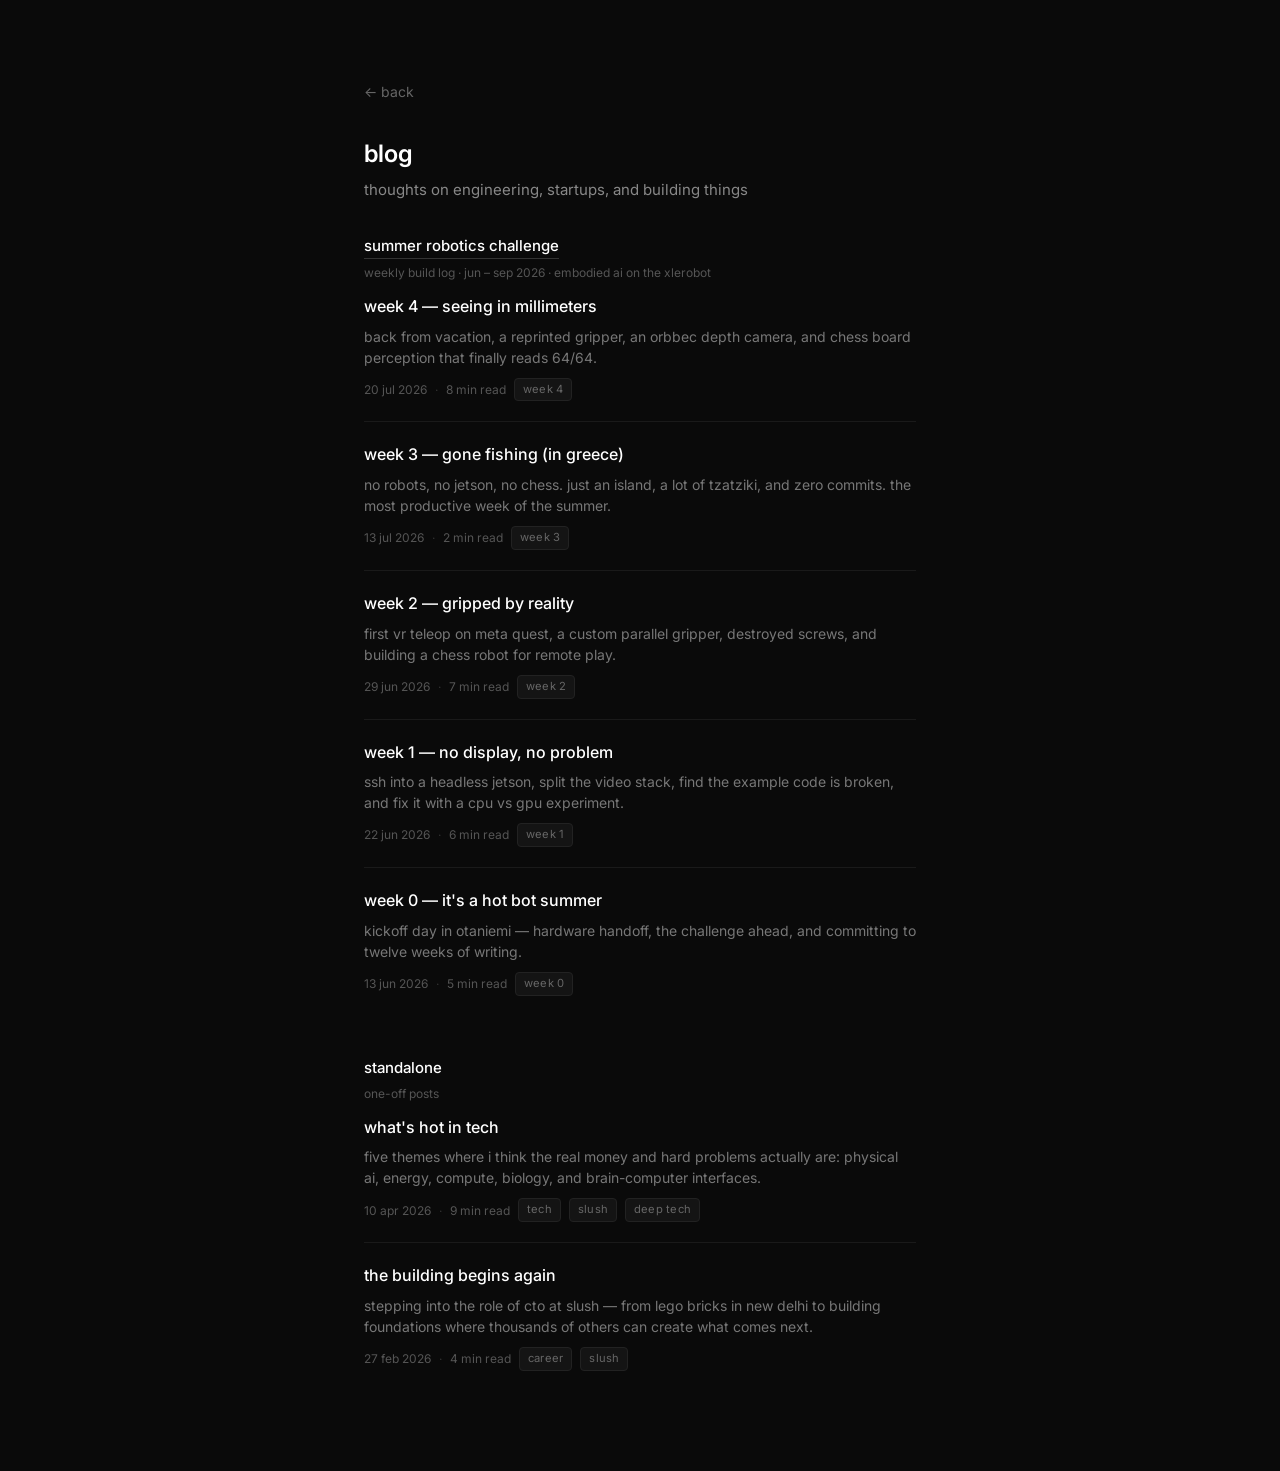
==== commit e0d48049: "feat: week 3 and week 4 blogs" ====
--- a/blog.html
+++ b/blog.html
@@ -57,6 +57,37 @@
         </div>
 
         <div class="blog-list">
+          <article class="blog-card">
+            <a href="blog/summer-robotics-week-4.html" class="blog-card-title"
+              >week 4 — seeing in millimeters</a
+            >
+            <p class="blog-card-excerpt">
+              back from vacation, a reprinted gripper, an orbbec depth camera,
+              and chess board perception that finally reads 64/64.
+            </p>
+            <div class="post-meta">
+              <span class="post-date">20 jul 2026</span>
+              <span class="post-reading-time">8 min read</span>
+              <span class="tag">week 4</span>
+            </div>
+          </article>
+
+          <article class="blog-card">
+            <a href="blog/summer-robotics-week-3.html" class="blog-card-title"
+              >week 3 — gone fishing (in greece)</a
+            >
+            <p class="blog-card-excerpt">
+              no robots, no jetson, no chess. just an island, a lot of
+              tzatziki, and zero commits. the most productive week of the
+              summer.
+            </p>
+            <div class="post-meta">
+              <span class="post-date">13 jul 2026</span>
+              <span class="post-reading-time">2 min read</span>
+              <span class="tag">week 3</span>
+            </div>
+          </article>
+
           <article class="blog-card">
             <a href="blog/summer-robotics-week-2.html" class="blog-card-title"
               >week 2 — gripped by reality</a
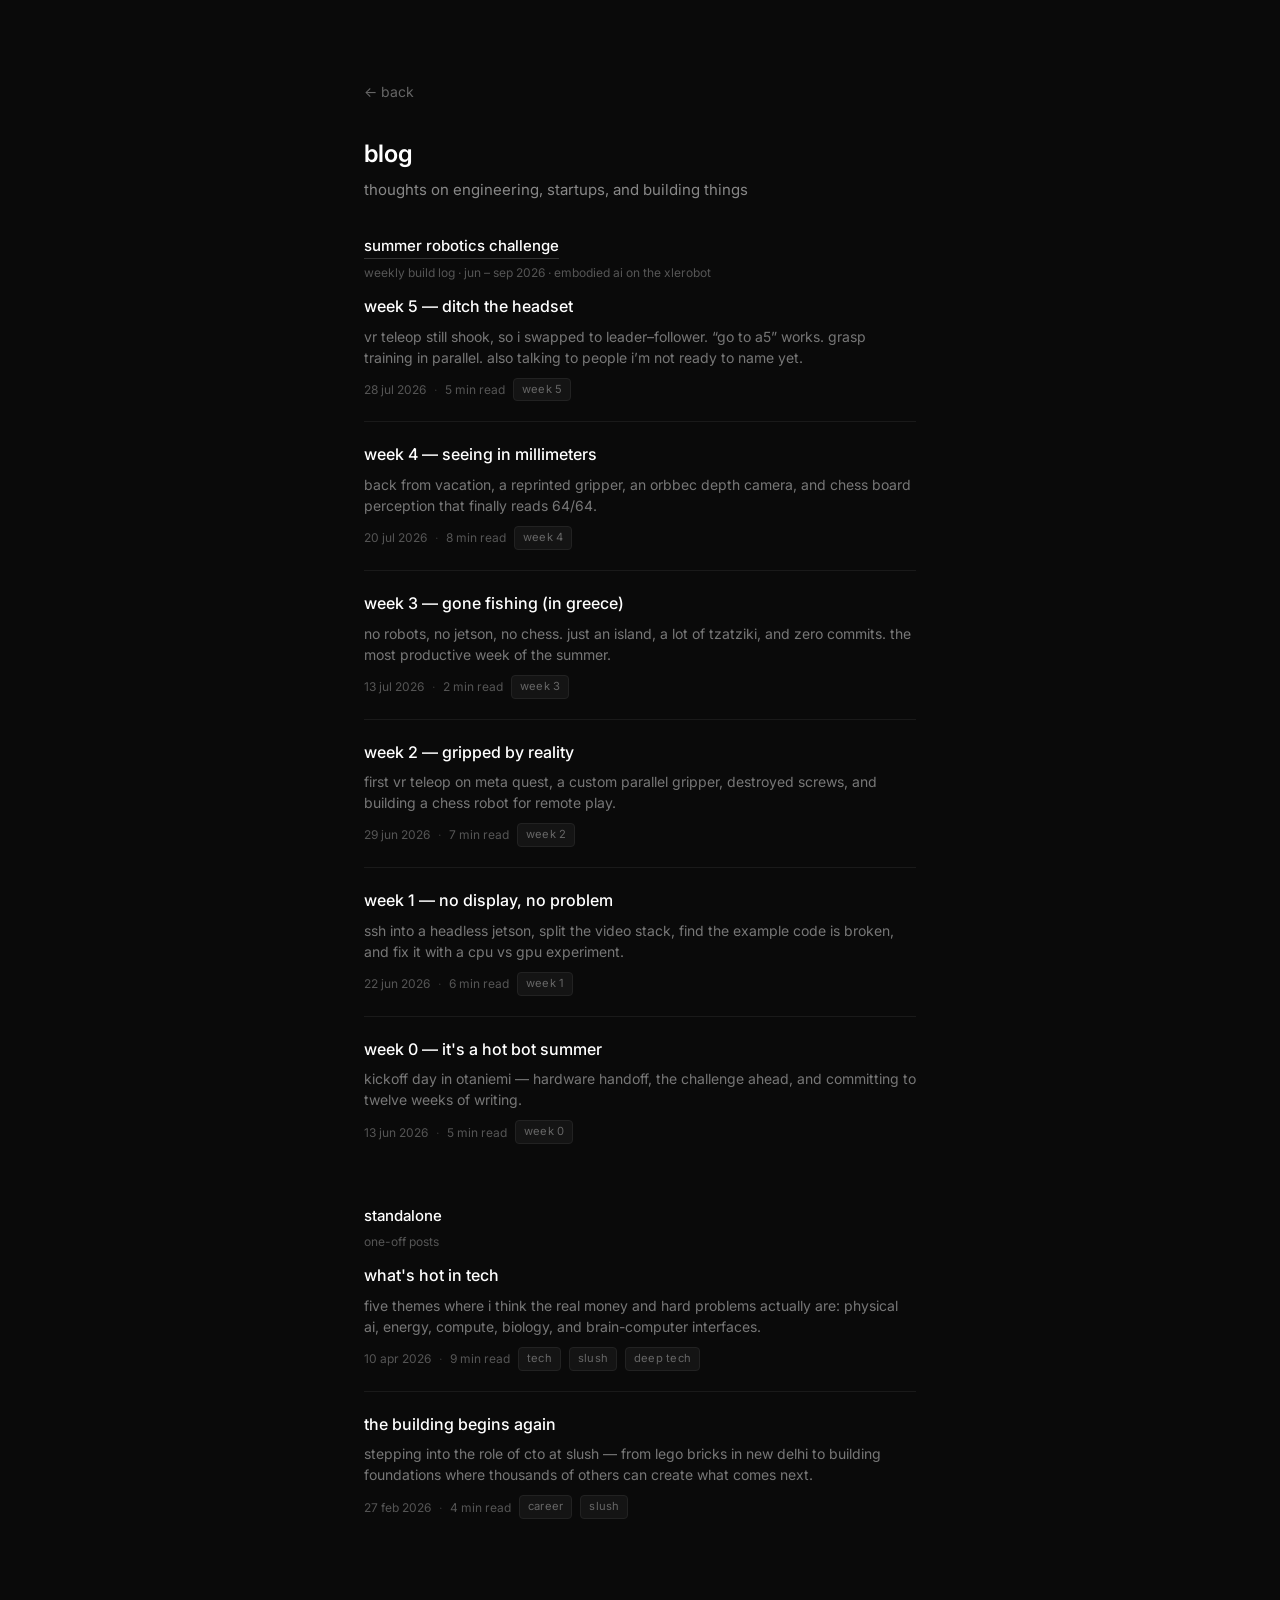
==== commit 20a482ed: "fix: ps week 5" ====
--- a/blog.html
+++ b/blog.html
@@ -57,6 +57,22 @@
         </div>
 
         <div class="blog-list">
+          <article class="blog-card">
+            <a href="blog/summer-robotics-week-5.html" class="blog-card-title"
+              >week 5 — ditch the headset</a
+            >
+            <p class="blog-card-excerpt">
+              vr teleop still shook, so i swapped to leader–follower. “go to
+              a5” works. grasp training in parallel. also talking to people i’m
+              not ready to name yet.
+            </p>
+            <div class="post-meta">
+              <span class="post-date">28 jul 2026</span>
+              <span class="post-reading-time">5 min read</span>
+              <span class="tag">week 5</span>
+            </div>
+          </article>
+
           <article class="blog-card">
             <a href="blog/summer-robotics-week-4.html" class="blog-card-title"
               >week 4 — seeing in millimeters</a
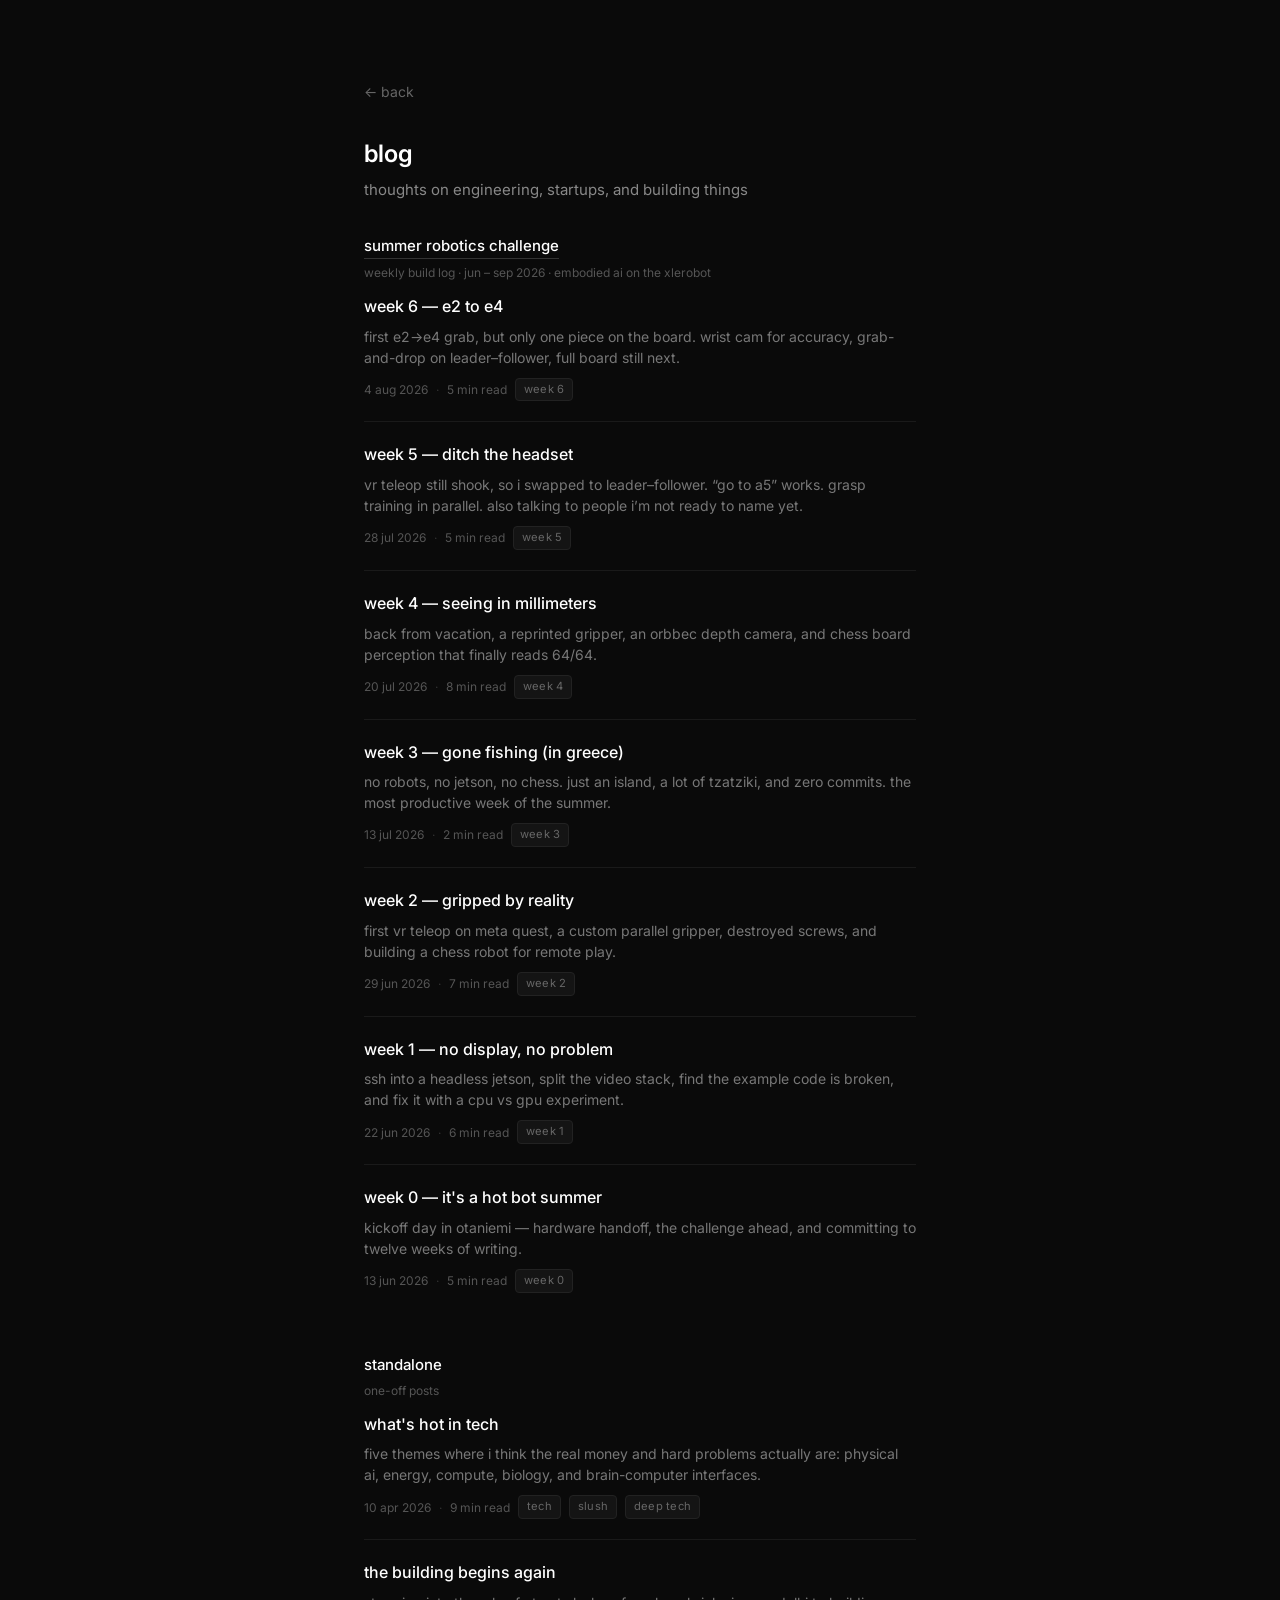
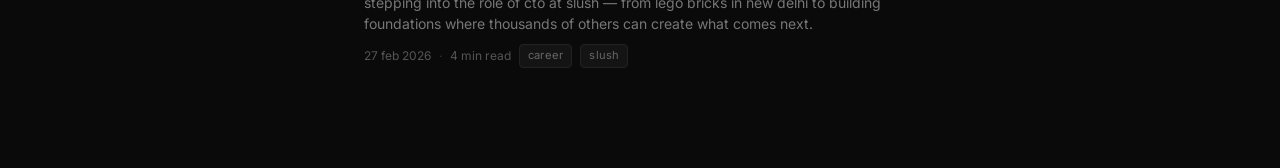
==== commit 8beec0ca: "fix: wwek 6" ====
--- a/blog.html
+++ b/blog.html
@@ -58,6 +58,21 @@
 
         <div class="blog-list">
           <article class="blog-card">
+            <a href="blog/summer-robotics-week-6.html" class="blog-card-title"
+              >week 6 — e2 to e4</a
+            >
+            <p class="blog-card-excerpt">
+              first e2→e4 grab, but only one piece on the board. wrist cam for
+              accuracy, grab-and-drop on leader–follower, full board still next.
+            </p>
+            <div class="post-meta">
+              <span class="post-date">4 aug 2026</span>
+              <span class="post-reading-time">5 min read</span>
+              <span class="tag">week 6</span>
+            </div>
+          </article>
+
+          <article class="blog-card">
             <a href="blog/summer-robotics-week-5.html" class="blog-card-title"
               >week 5 — ditch the headset</a
             >
